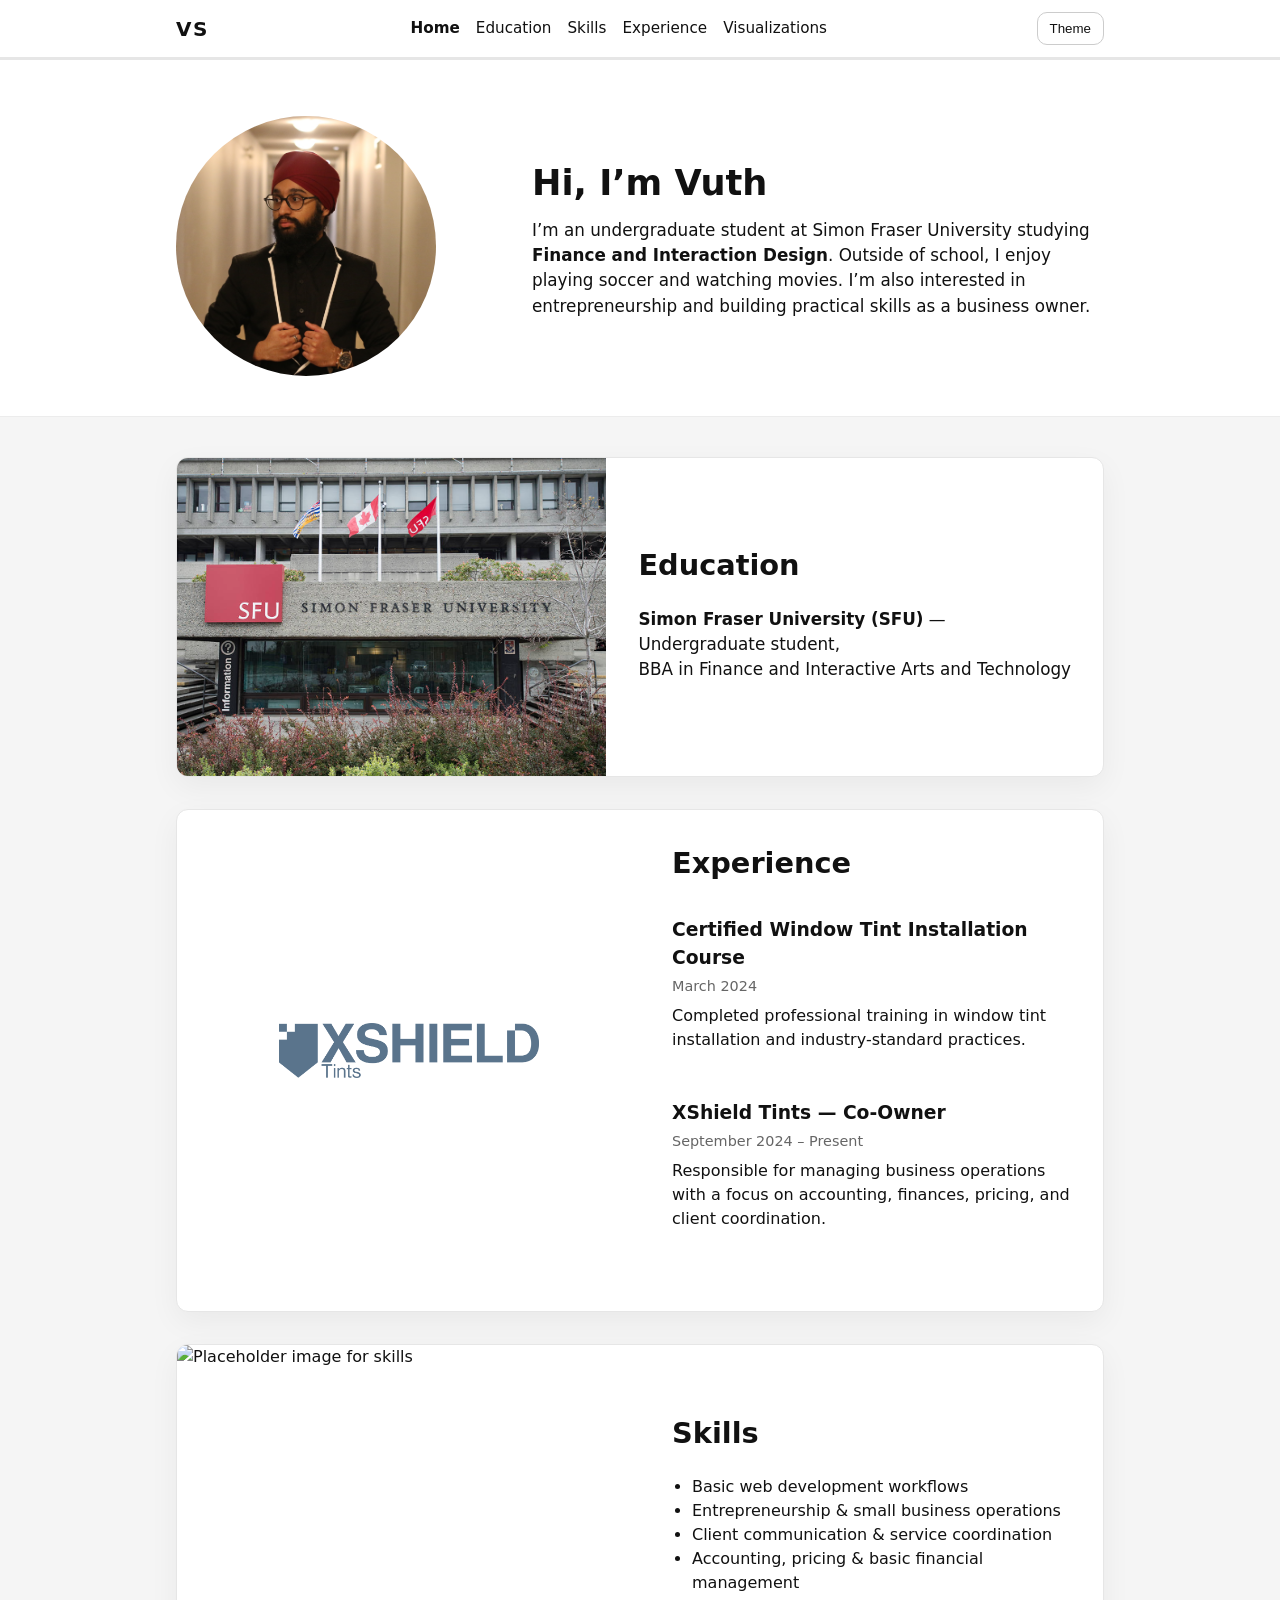
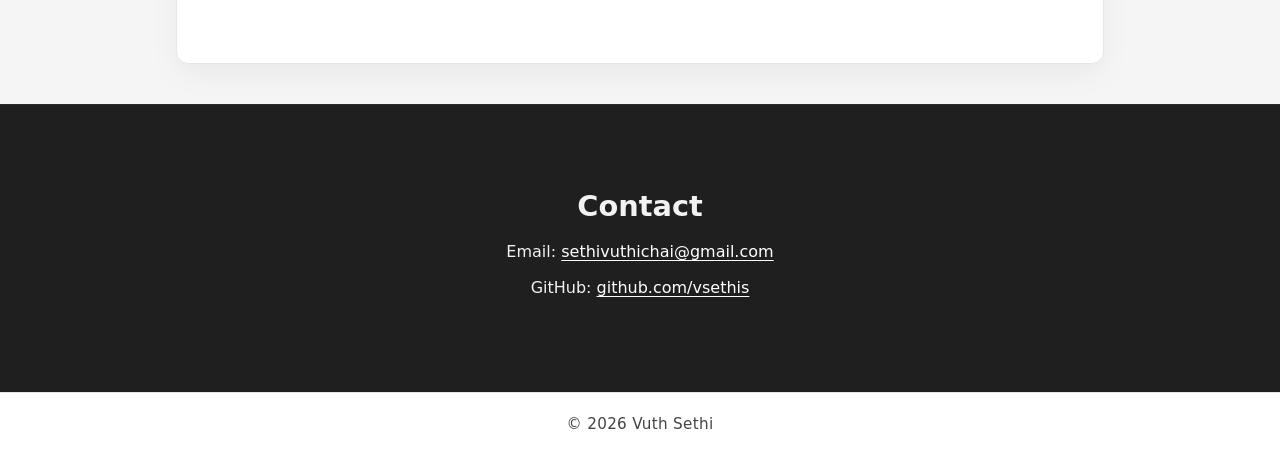
==== A2-Personal-Website/index.html @ 2403c4da "Update index.html" ====
<!DOCTYPE html>
<html lang="en">
  <head>
    <meta charset="utf-8" />
    <meta name="viewport" content="width=device-width, initial-scale=1" />
    <title>Vuth Sethi | Personal Website</title>
    <meta
      name="description"
      content="Personal website for Assignment 2 in Intro to Visual Analytics."
    />

    <link rel="stylesheet" href="style.css" />
    <script src="main.js" defer></script>
  </head>

  <body>
    <a href="#main" class="skip-link">Skip to main content</a>

    <!-- Header stays the same -->
    <header class="site-header">
      <div class="container">
        <h1 class="site-logo">VS</h1>

        <nav aria-label="Main navigation" class="site-nav">
          <a href="index.html" aria-current="page">Home</a>
          <a href="#education">Education</a>
          <a href="#skills">Skills</a>
          <a href="#experience">Experience</a>
          <a href="visualizations.html">Visualizations</a>
        </nav>

        <button id="theme-toggle" type="button">Theme</button>
      </div>
    </header>

    <main id="main">
      <!-- HERO (white section) -->
      <section class="band band-hero">
        <div class="container">
          <div class="row row-hero">
            <div class="media">
              <img
                class="avatar"
                src="Images/portrait.JPG"
                alt="Self-portrait"
              />
            </div>

            <div class="content">
              <h2 class="hero-name">Hi, I’m Vuth</h2>
              <p class="hero-intro">
                I’m an undergraduate student at Simon Fraser University studying
                <strong>Finance and Interaction Design</strong>. Outside of school, I enjoy
                playing soccer and watching movies. I’m also interested in entrepreneurship
                and building practical skills as a business owner.
              </p>
            </div>
          </div>
        </div>
      </section>

      <!-- One light-grey band for Education + Experience + Skills -->
      <div class="band band-light" aria-label="Education, experience, and skills">
        <div class="container">
          <div class="split-card-stack">

      <!-- Education card -->
      <section id="education" class="split-card" aria-labelledby="education-title">
        <div class="split-media">
          <img
            class="panel-img"
            src="Images/education.jpg"
            alt="Simon Fraser University campus"
          />
        </div>

        <div class="split-body">
          <h2 id="education-title">Education</h2>
          <p>
            <strong>Simon Fraser University (SFU)</strong> — Undergraduate student,
            BBA&nbsp;in&nbsp;Finance&nbsp;and&nbsp;Interactive&nbsp;Arts&nbsp;and&nbsp;Technology
          </p>
        </div>
      </section>

      <!-- Experience card -->
      <section id="experience" class="split-card" aria-labelledby="experience-title">
        <div class="split-media">
          <img
            class="panel-img logo-fit"
            src="Images/experience.png"
            alt="XShield Tints Logo"
          />
        </div>

        <div class="split-body">
          <h2 id="experience-title">Experience</h2>

          <div class="entry">
            <h3>Certified Window Tint Installation Course</h3>
            <p class="date">March 2024</p>
            <p class="description">
              Completed professional training in window tint installation and
              industry-standard practices.
            </p>
          </div>

          <div class="entry">
            <h3>XShield Tints — Co-Owner</h3>
            <p class="date">September 2024 – Present</p>
            <p class="description">
              Responsible for managing business operations with a focus on accounting,
              finances, pricing, and client coordination.
            </p>
          </div>
        </div>
      </section>

      <!-- Skills card -->
      <section id="skills" class="split-card" aria-labelledby="skills-title">
        <div class="split-media">
          <img
            class="panel-img"
            src="https://via.placeholder.com/720x480"
            alt="Placeholder image for skills"
          />
        </div>

        <div class="split-body">
          <h2 id="skills-title">Skills</h2>
          <ul class="chip-list">
            <li>Basic web development workflows</li>
            <li>Entrepreneurship &amp; small business operations</li>
            <li>Client communication &amp; service coordination</li>
            <li>Accounting, pricing &amp; basic financial management</li>
          </ul>
        </div>
      </section>

          </div>
        </div>
      </div>



      <!-- CONTACT (dark band) -->
      <section id="contact" class="band band-dark" aria-labelledby="contact-title">
        <div class="container">
          <div class="contact-block">
            <h2 id="contact-title">Contact</h2>

            <p class="contact-line">
              Email:
              <a href="mailto:sethivuthichai@gmail.com">sethivuthichai@gmail.com</a>
            </p>

            <p class="contact-line">
              GitHub:
              <a href="https://github.com/vsethis" target="_blank" rel="noopener">
                github.com/vsethis
              </a>
            </p>
          </div>
        </div>
      </section>
    </main>

    <!-- Keep back-to-top + footer -->
    <button id="back-to-top" type="button" aria-label="Back to top">↑ Top</button>

    <footer class="site-footer">
      <div class="container">
        <p>© 2026 Vuth Sethi</p>
      </div>
    </footer>
  </body>
</html>
---- A2-Personal-Website/style.css ----
/* style.css */

* {
  box-sizing: border-box;
}

:root {
  --bg: #ffffff;
  --text: #111111;
  --muted: #444444;
  --border: #e6e6e6;
  --card: #ffffff;
  --btn-border: #cccccc;
}

body.dark {
  --bg: #0f1115;
  --text: #f2f2f2;
  --muted: #c9c9c9;
  --border: #2a2f3a;
  --card: #151925;
  --btn-border: #394055;
}

html,
body {
  margin: 0;
  padding: 0;
  font-family: system-ui, -apple-system, "Segoe UI", Roboto, Arial, sans-serif;
  line-height: 1.5;
  color: var(--text);
  background: var(--bg);
}

.container {
  max-width: 960px;
  margin: 0 auto;
  padding: 0 1rem;
}

/* Skip link: visible only when focused */
.skip-link {
  position: absolute;
  left: -999px;
  top: 0;
  padding: 0.5rem 0.75rem;
  background: #111;
  color: #fff;
  text-decoration: none;
}
.skip-link:focus {
  left: 1rem;
  top: 1rem;
}

/* Header */
.site-header {
  border-bottom: 3px solid var(--border);
  padding: 0.75rem 0;
}

.site-header .container {
  display: flex;
  align-items: center;
  justify-content: space-between;
  gap: 1rem;
}

.site-logo {
  margin: 0;
  font-size: 1.25rem;
  letter-spacing: 0.08em;
  font-weight: 700;
}

/* Navigation */
.site-nav {
  display: flex;
  gap: 1rem;
  flex-wrap: wrap;
}

.site-nav a {
  text-decoration: none;
  color: var(--text);
  font-size: 0.95rem;
}

.site-nav a[aria-current="page"] {
  font-weight: 600;
}

/* Main content */
main {
  padding: 0;
}

section:first-of-type p {
  font-size: 1.05rem;
}

h2 {
  margin: 0 0 0.25rem;
  font-size: 1.8rem;
}

p {
  margin: 0.5rem 0;
  max-width: 70ch;
}

/* Image */
img {
  display: block;
  max-width: 100%;
  height: auto;
  margin-top: 1rem;
  border-radius: 12px;
}

/* Lists */
ul {
  margin: 0.5rem 0 0;
  padding-left: 1.25rem;
}

/* Footer */
.site-footer {
  border-top: 1px solid var(--border);
  padding: 1.25rem 0;
  color: var(--muted);
  text-align: center;
  font-size: 0.95rem;
  background: var(--bg);
}

/* Experience section spacing*/
#experience h3 {
  margin-bottom: 0.25rem;
}

#experience .date {
  font-size: 0.9rem;
  color: #666;
  margin-top: 0;
  margin-bottom: 0.4rem;
}

#experience .description {
  margin-top: 0;
  line-height: 1.5;
}

#experience div {
  margin-bottom: 1.25rem;
}

.viz-frame {
  border: 1px solid #ddd;
  border-radius: 12px;
  padding: 0.75rem;
  margin-top: 0.75rem;
  background: #fff;
}

.tint-controls {
  display: flex;
  gap: 0.5rem;
  flex-wrap: wrap;
  margin-top: 0.5rem;
}

.tint-btn,
#regen-art {
  padding: 0.5rem 0.75rem;
  border: 1px solid #ccc;
  background: #fff;
  border-radius: 10px;
  cursor: pointer;
}

.tint-status {
  margin-top: 0.75rem;
  color: #444;
  font-size: 0.95rem;
}

/* Active section highlight (scroll-based) */
.site-nav a.active-section {
  font-weight: 600;
}

/* Reveal on scroll */
section,
aside {
  margin: 0;
  opacity: 0;
  transform: translateY(22px);
  transition: opacity 450ms ease, transform 450ms ease;
}

section.is-visible {
  opacity: 1;
  transform: translateY(0);
}


/* Back-to-top button */
#back-to-top {
  position: fixed;
  right: 1rem;
  bottom: 1rem;
  padding: 0.6rem 0.8rem;
  border: 1px solid #ccc;
  background: #fff;
  border-radius: 999px;
  cursor: pointer;
  box-shadow: 0 6px 18px rgba(0, 0, 0, 0.08);

  opacity: 0;
  pointer-events: none;
  transition: opacity 200ms ease;
}

#back-to-top.show {
  opacity: 1;
  pointer-events: auto;
}

/* Respect reduced motion preferences */
@media (prefers-reduced-motion: reduce) {
  section {
    transition: none;
    transform: none;
  }
}

.tint-btn,
#regen-art,
#back-to-top,
#theme-toggle {
  padding: 0.5rem 0.75rem;
  border: 1px solid var(--btn-border);
  background: var(--card);
  color: var(--text);
  border-radius: 10px;
  cursor: pointer;
}

.viz-frame {
  border: 1px solid #ddd;
  border-radius: 12px;
  padding: 0.75rem;
  margin-top: 0.75rem;
  background: var(--card);
}

/* Theme toggle button spacing */
#theme-toggle {
  margin-left: 0.5rem;
}


/* ===== New layout: bands + image/text rows ===== */

.band {
  padding: 2.5rem 0;
}

.band-hero {
  padding-top: 2.5rem;
  padding-bottom: 2.5rem;
}

.band-light {
  background: #f5f5f5;
  border-top: 1px solid #ececec;
  margin: 0;
}

.band-dark {
  background: #1f1f1f;
  color: #f2f2f2;
  border-top: 1px solid #2a2a2a;
  padding: 4rem 0; 
  margin: 0;
}

/* Two-column row */
.row {
  display: flex;
  gap: 2.25rem;
  align-items: center;
}

.row-hero {
  align-items: center;
}

.media {
  flex: 0 0 320px;
}

.content {
  flex: 1;
}

/* Hero typography */
.hero-name {
  font-size: 2.2rem;
  margin: 0 0 0.5rem;
}

.hero-intro {
  margin: 0;
  max-width: 65ch;
  font-size: 1.05rem;
}

/* Avatar (circle image) */
.avatar {
  width: 260px;
  height: 260px;
  border-radius: 999px;
  object-fit: cover;
  display: block;
}

/* Panel images (section images) */
.panel-img {
  width: 100%;
  height: auto;
  border-radius: 16px;
  display: block;
}

.logo-fit {
  object-fit: contain;
  width: 100%;
  max-width: 260px;
  max-height: 140px;  
}

/* Make section headings consistent */
.band h2 {
  margin-top: 0;
}

/* Skill list: keep your chip-list look but readable */
.chip-list {
  margin: 0.5rem 0 0;
  padding-left: 1.25rem;
}

/* Contact styling on dark section */
.band-dark a {
  color: #ffffff;
  text-decoration: underline;
  text-underline-offset: 0.2rem;
}

.contact-block {
  max-width: 70ch;
}

.contact-line {
  margin: 0.5rem 0;
}

/* Responsive: stack on small screens */
@media (max-width: 820px) {
  .row {
    flex-direction: column;
    align-items: flex-start;
  }

  .media {
    flex: none;
    width: 100%;
  }

  .avatar {
    width: 180px;
    height: 180px;
  }
}

/* ===== Split-card layout inside one light band ===== */

.split-card-stack {
  display: grid;
  gap: 2rem;
}


/* White card that sits on the grey band */
.split-card {
  background: var(--card);
  color: var(--text);
  border: 1px solid var(--border);
  border-radius: 12px;              
  overflow: hidden;                 
  display: grid;
  grid-template-columns: 1fr 1fr;   
  min-height: 320px;               
  box-shadow: 0 10px 30px rgba(0, 0, 0, 0.05);
}

/* Left side (image area) */
.split-media {
  display: flex;
  align-items: center;     
  justify-content: center;
}

.split-media .panel-img {
  width: 100%;
  height: 100%;
  object-fit: cover;               
  border-radius: 0;                
  margin: 0;                       
}

.split-media .panel-img.logo-fit {
  width: auto;
  height: auto;
  max-width: 260px;
  max-height: 140px;
  object-fit: contain;
}

/* Right side (text area) */
.split-body {
  padding: 2rem;
  display: flex;
  flex-direction: column;
  justify-content: center;         
}

.split-body h2 {
  margin: 0 0 0.75rem;
}

/* Responsive: stack image above text */
@media (max-width: 820px) {
  .split-card {
    grid-template-columns: 1fr;
  }
}

/* ===== Contact band alignment + polish ===== */

.band-dark .container {
  display: flex;
  justify-content: center;
}

.band-dark .contact-block {
  text-align: center;
}

.band-dark {
  padding: 5rem 0; 
}

.band-dark .contact-line {
  margin: 0.75rem 0;
}

.site-footer .container {
  display: flex;
  justify-content: center;
}

.site-footer p {
  margin: 0;
  letter-spacing: 0.02em;
}

/* ===== Visualizations page polish ===== */

.viz-stage {
  padding: 1.25rem;
  display: flex;
  align-items: center;
  justify-content: center;
}

.viz-stage .viz-frame {
  width: 100%;
  min-height: 320px; /* keeps both cards visually consistent */
}

.viz-caption {
  margin-top: 1rem;
  color: var(--muted);
  font-size: 0.95rem;
}

.viz-note {
  border: 1px solid var(--border);
  background: var(--card);
  border-radius: 12px;
  padding: 1rem 1.25rem;
  box-shadow: 0 10px 30px rgba(0, 0, 0, 0.05);
}

.viz-note ul {
  margin: 0.5rem 0 0;
}

.viz-actions {
  margin-top: 0.5rem;
}

.viz-frame svg {
  width: 100%;
  height: auto;
  display: block;
}
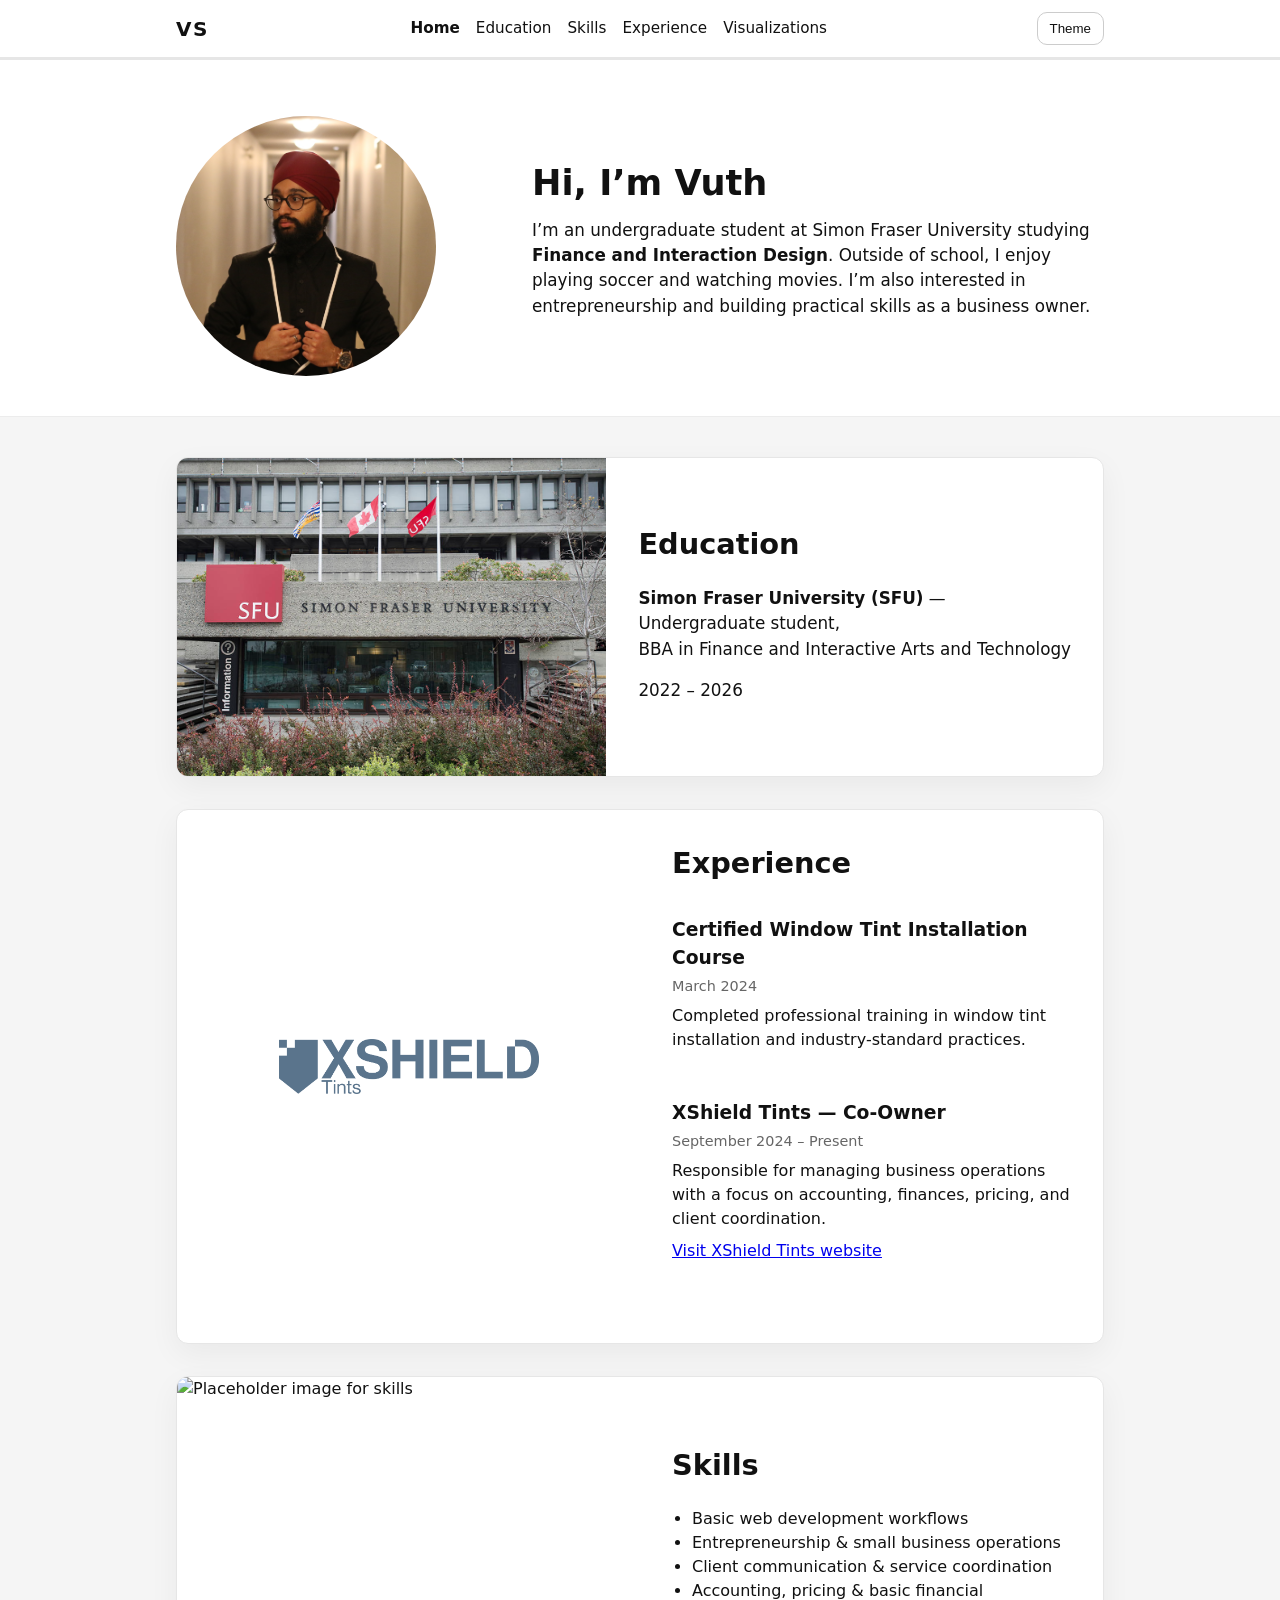
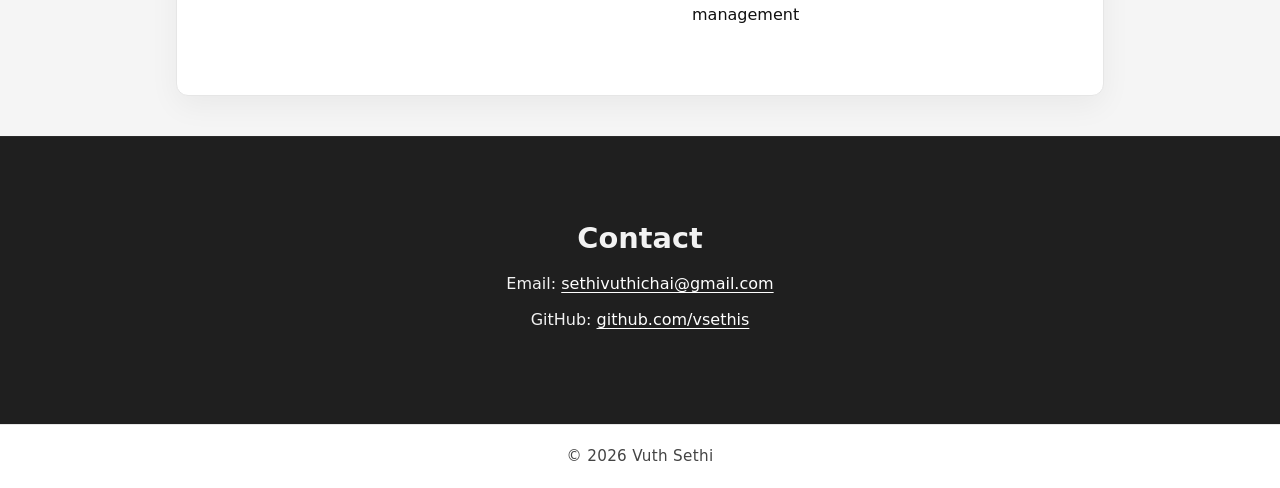
==== commit bef38e02: "Update index.html" ====
--- a/A2-Personal-Website/index.html
+++ b/A2-Personal-Website/index.html
@@ -80,6 +80,7 @@
             <strong>Simon Fraser University (SFU)</strong> — Undergraduate student,
             BBA&nbsp;in&nbsp;Finance&nbsp;and&nbsp;Interactive&nbsp;Arts&nbsp;and&nbsp;Technology
           </p>
+          <p class="date">2022 – 2026</p>
         </div>
       </section>
 
@@ -111,6 +112,11 @@
             <p class="description">
               Responsible for managing business operations with a focus on accounting,
               finances, pricing, and client coordination.
+            </p>
+            <p>
+              <a href="https://xshieldtints.ca" target="_blank" rel="noopener">
+              Visit XShield Tints website
+              </a>
             </p>
           </div>
         </div>
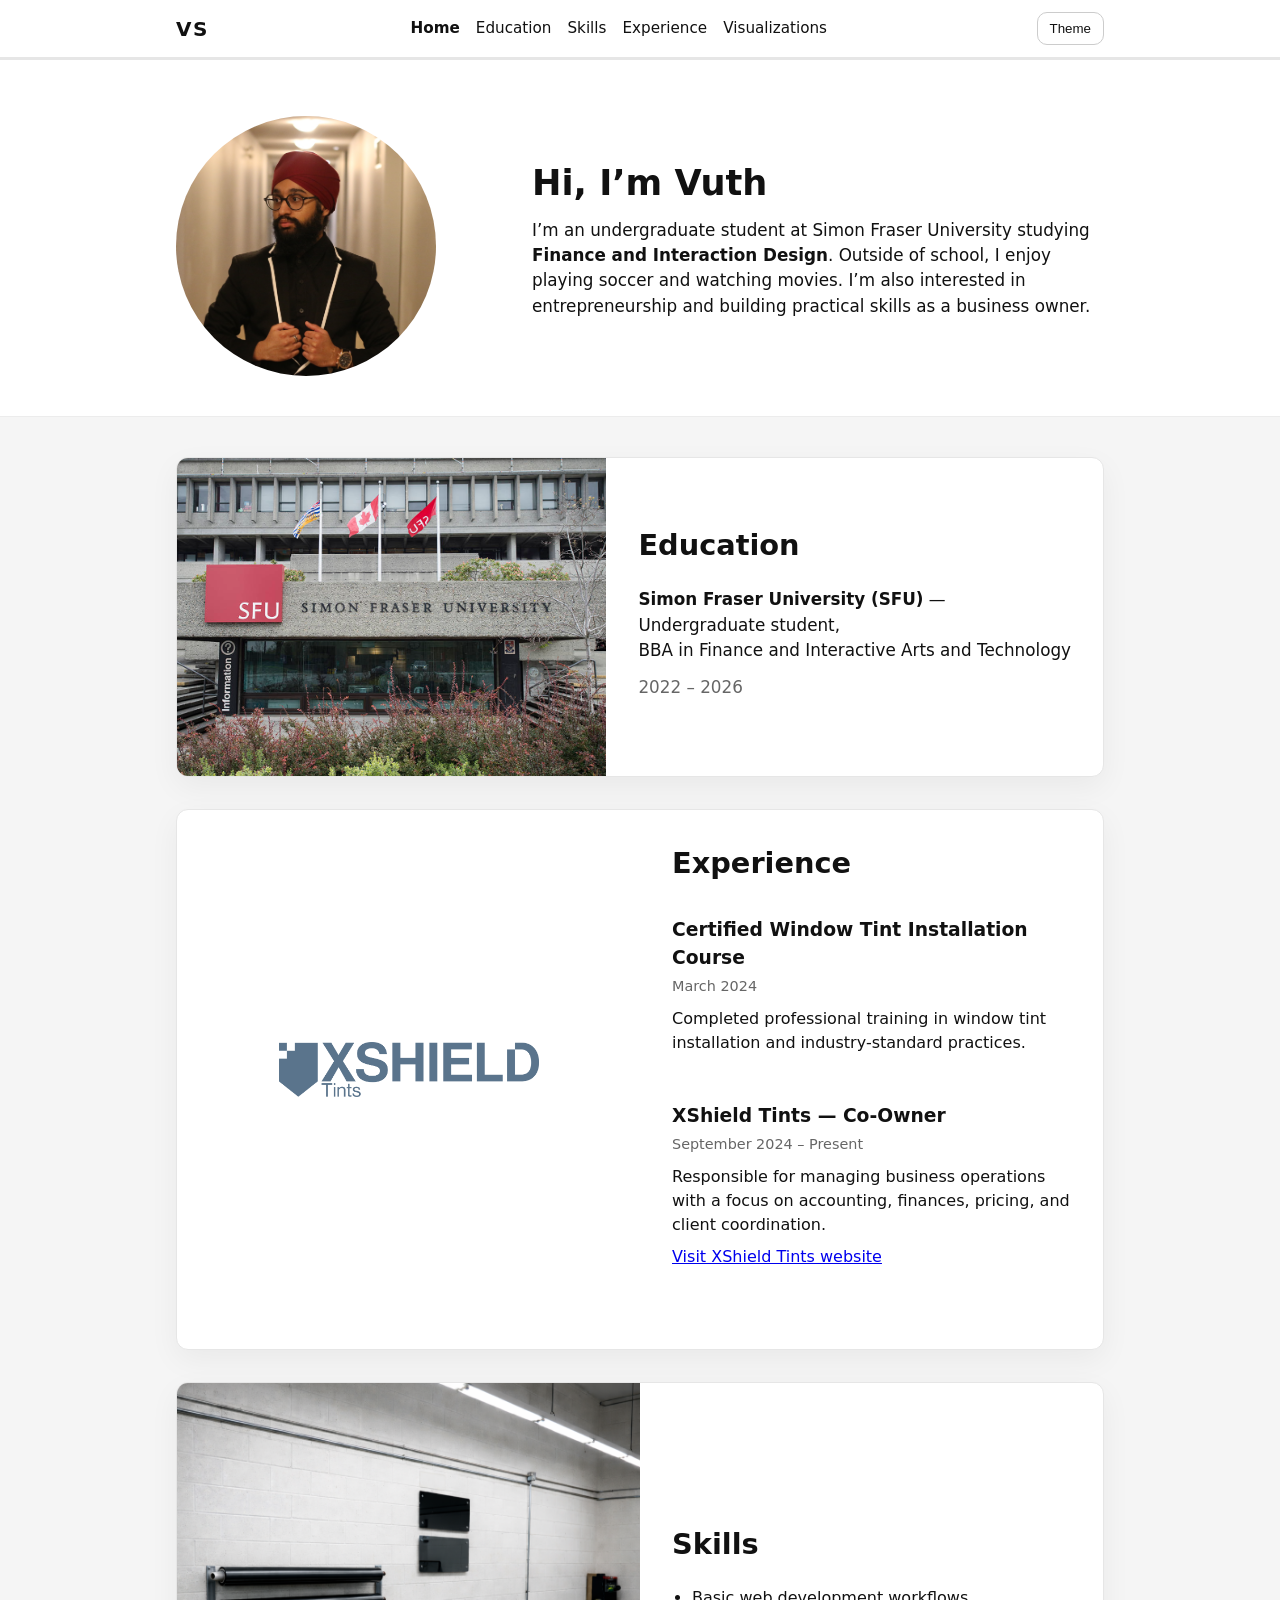
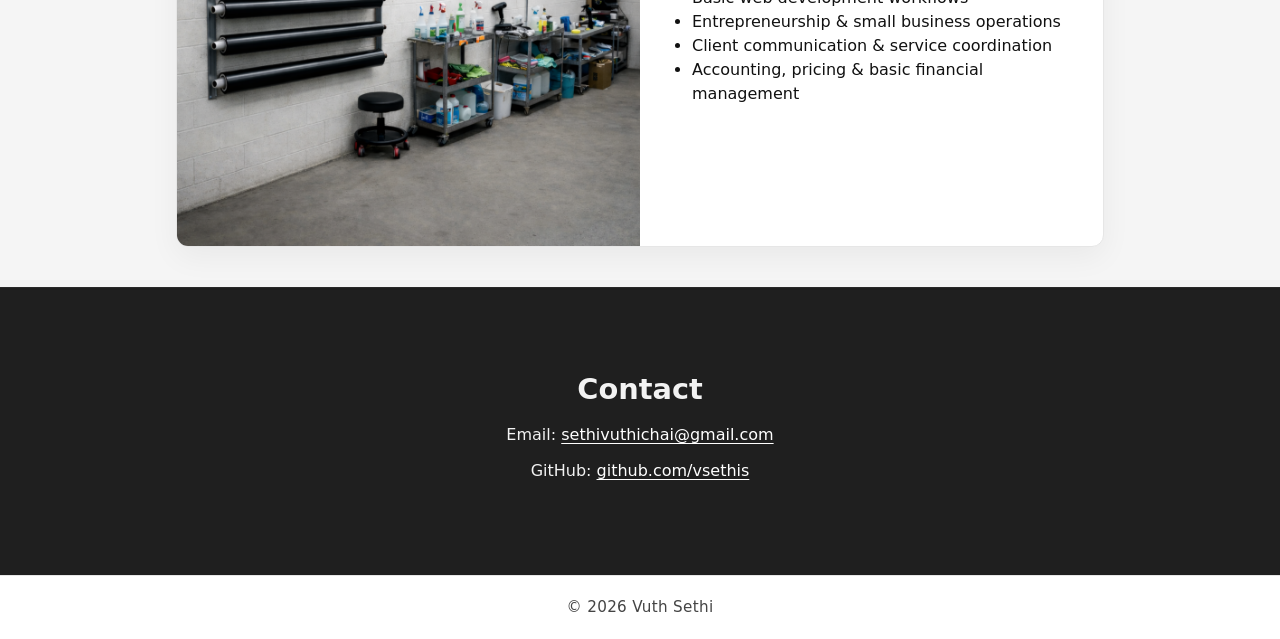
==== commit 40de7a0a: "Skills image added" ====
--- a/A2-Personal-Website/index.html
+++ b/A2-Personal-Website/index.html
@@ -127,8 +127,8 @@
         <div class="split-media">
           <img
             class="panel-img"
-            src="https://via.placeholder.com/720x480"
-            alt="Placeholder image for skills"
+            src="Images/skills.jpg"
+            alt="Tint workshop"
           />
         </div>
 
--- a/A2-Personal-Website/style.css
+++ b/A2-Personal-Website/style.css
@@ -134,16 +134,9 @@
   background: var(--bg);
 }
 
-/* Experience section spacing*/
+/* Section spacing*/
 #experience h3 {
   margin-bottom: 0.25rem;
-}
-
-#experience .date {
-  font-size: 0.9rem;
-  color: #666;
-  margin-top: 0;
-  margin-bottom: 0.4rem;
 }
 
 #experience .description {
@@ -153,6 +146,13 @@
 
 #experience div {
   margin-bottom: 1.25rem;
+}
+
+.date {
+  font-size: 0.9rem;
+  color: #666;
+  margin-top: 0.25rem;
+  margin-bottom: 0.6rem;
 }
 
 .viz-frame {
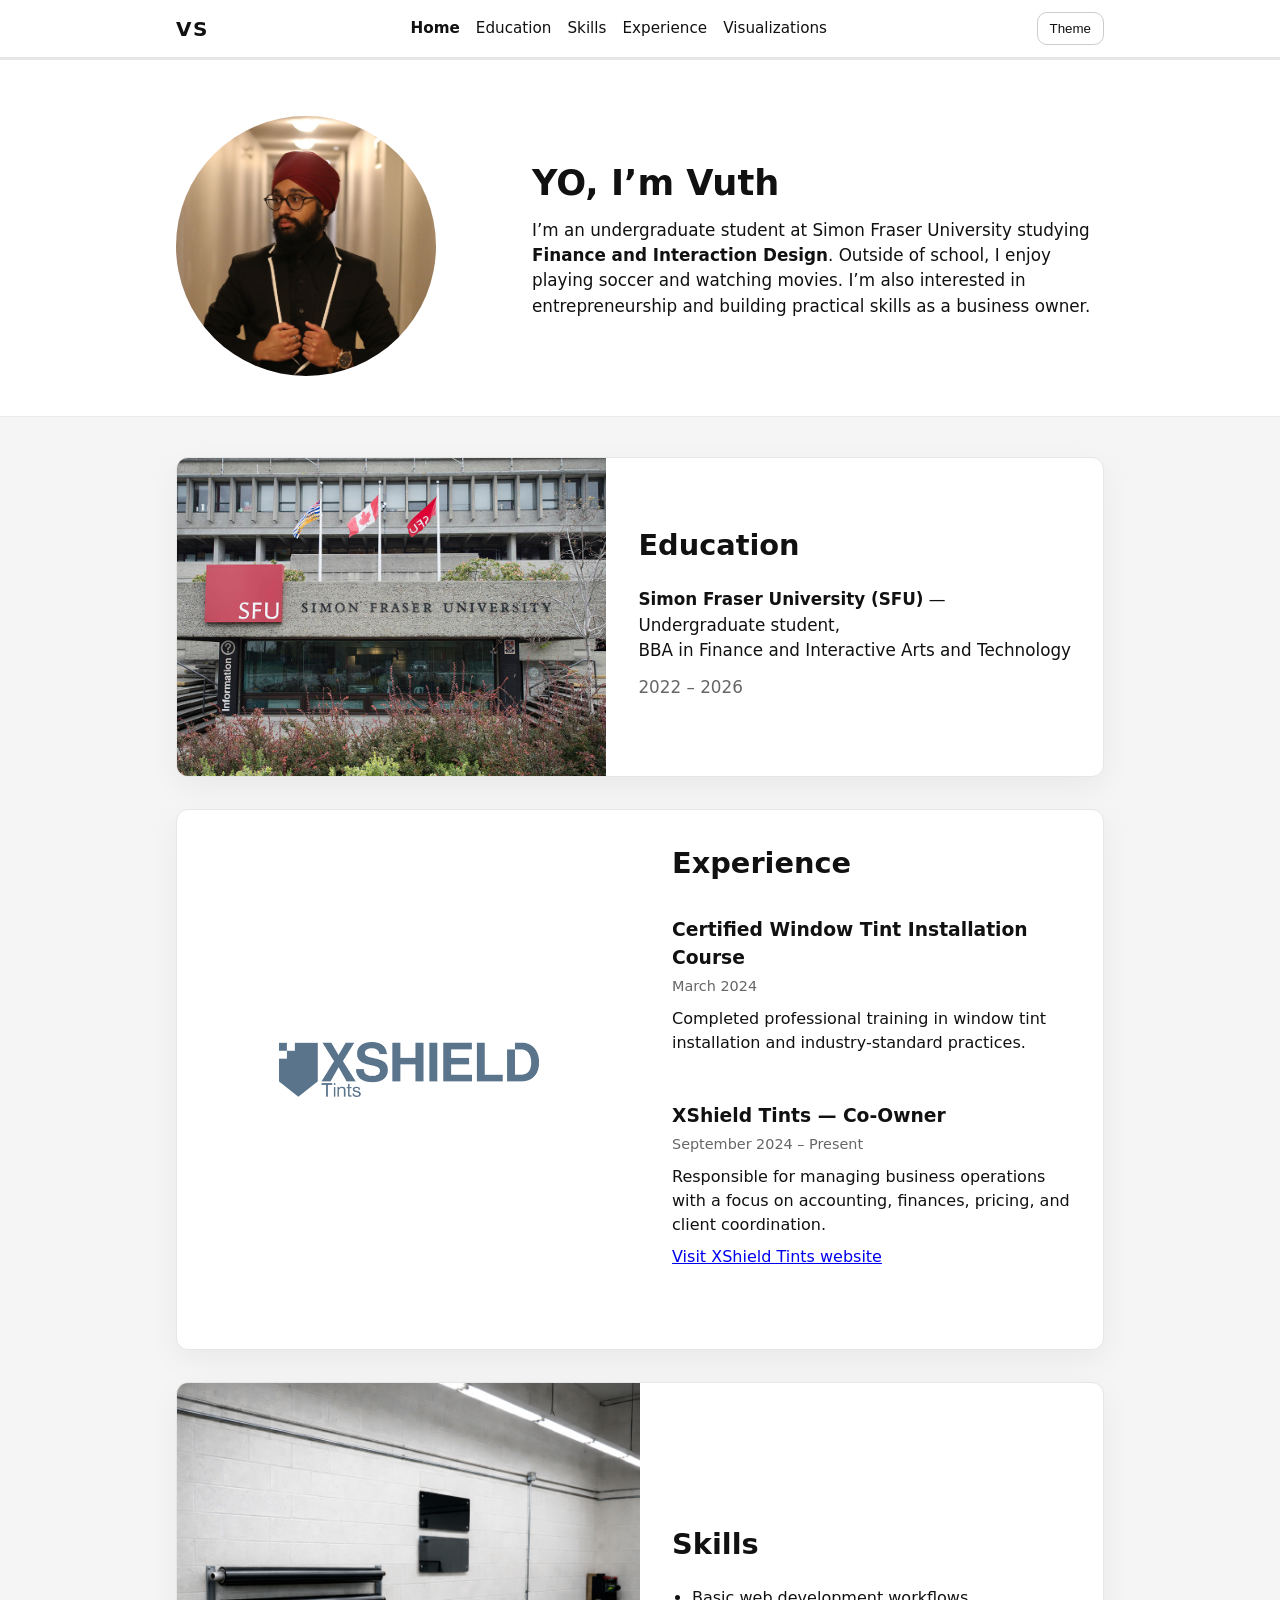
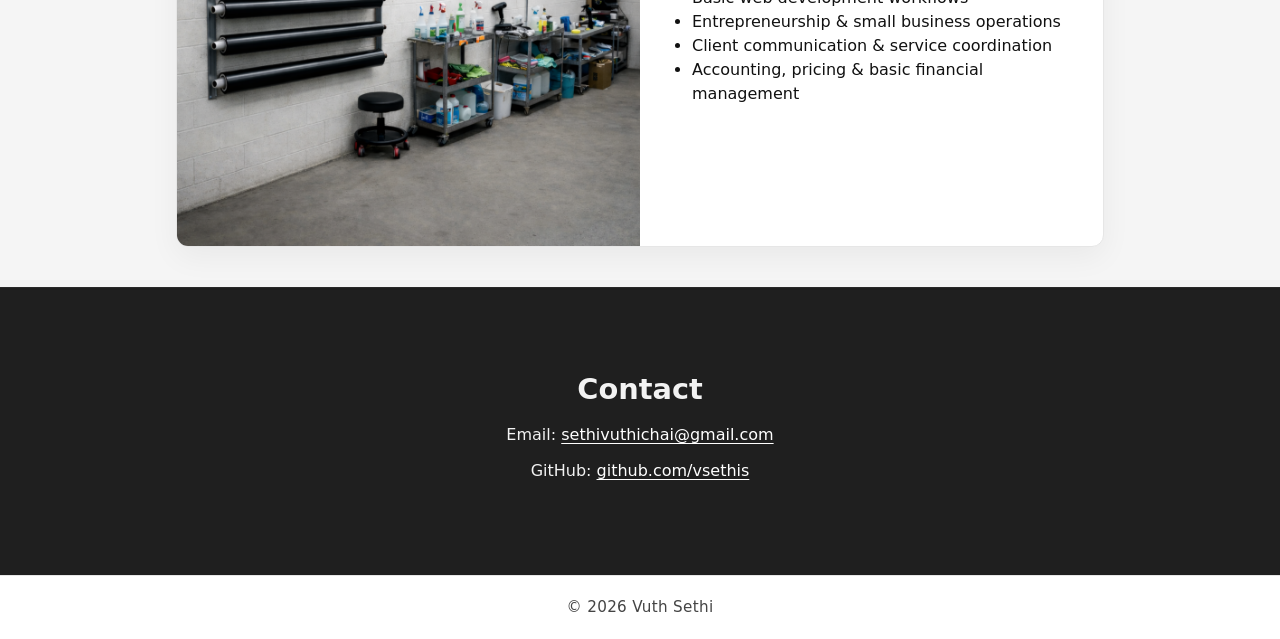
==== commit f15aad8d: "Update index.html" ====
--- a/A2-Personal-Website/index.html
+++ b/A2-Personal-Website/index.html
@@ -47,7 +47,7 @@
             </div>
 
             <div class="content">
-              <h2 class="hero-name">Hi, I’m Vuth</h2>
+              <h2 class="hero-name">YO, I’m Vuth</h2>
               <p class="hero-intro">
                 I’m an undergraduate student at Simon Fraser University studying
                 <strong>Finance and Interaction Design</strong>. Outside of school, I enjoy
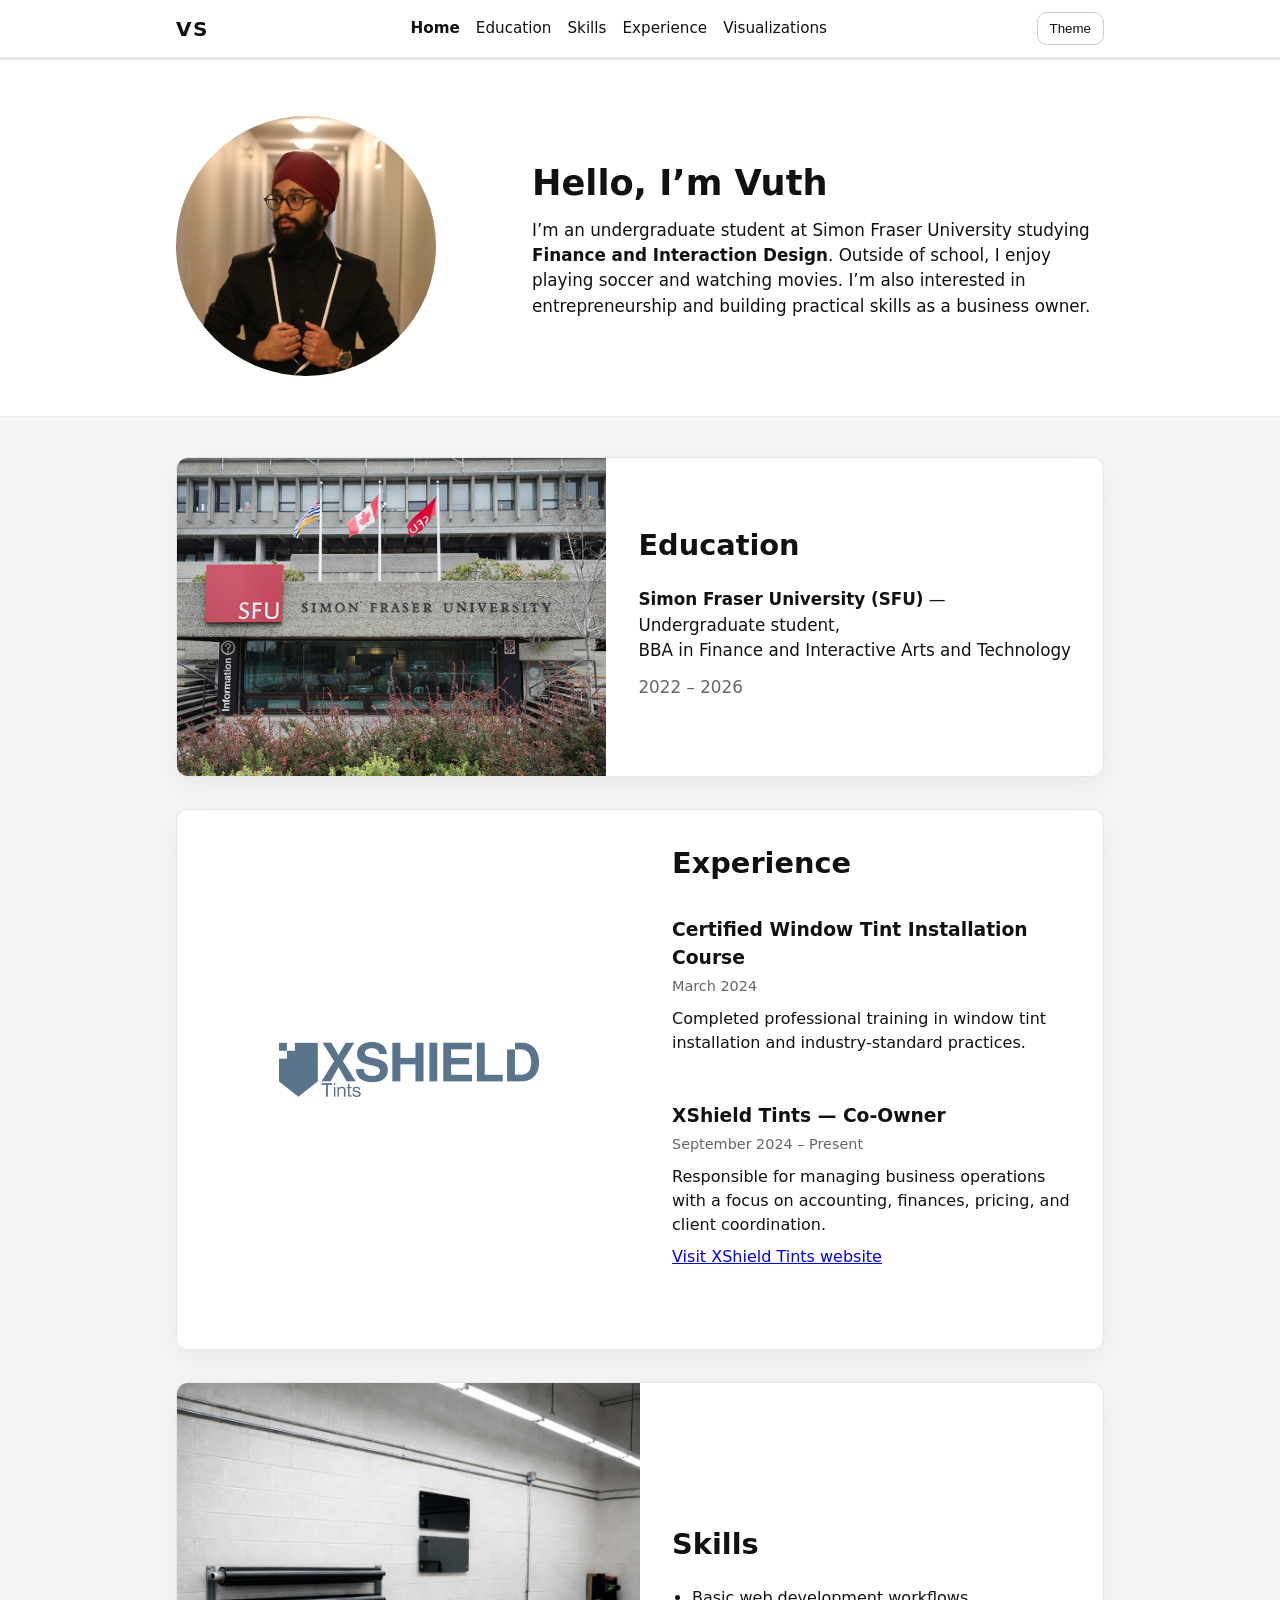
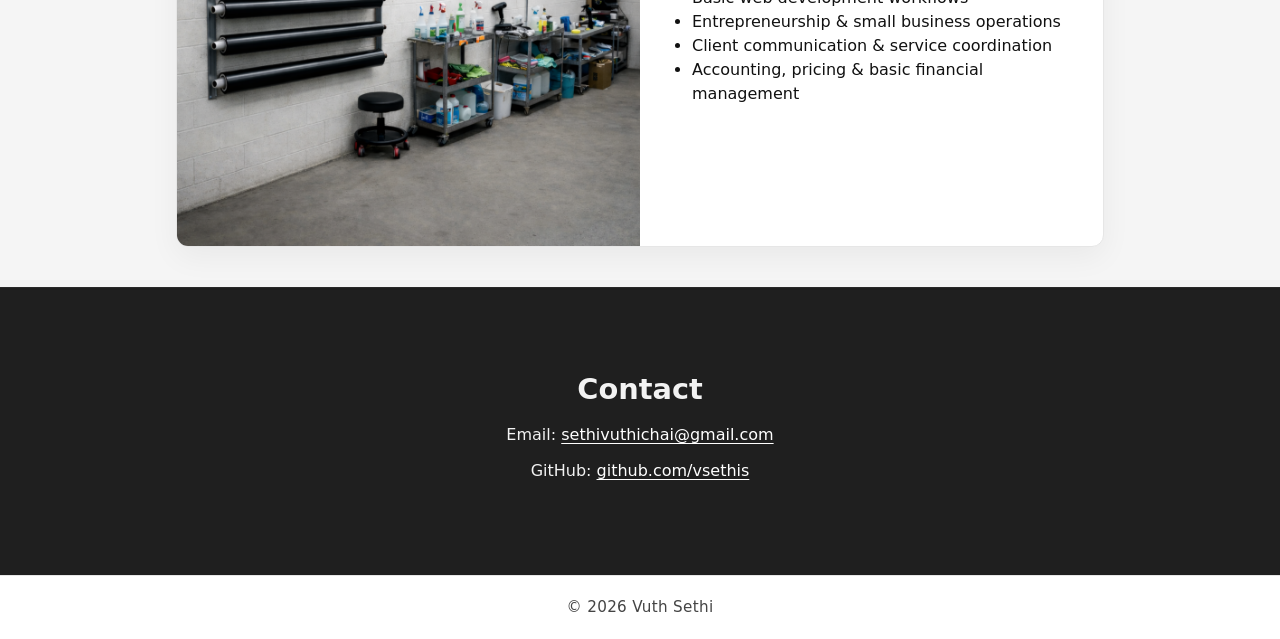
==== commit caf3106c: "Update index.html" ====
--- a/A2-Personal-Website/index.html
+++ b/A2-Personal-Website/index.html
@@ -47,7 +47,7 @@
             </div>
 
             <div class="content">
-              <h2 class="hero-name">YO, I’m Vuth</h2>
+              <h2 class="hero-name">Hello, I’m Vuth</h2>
               <p class="hero-intro">
                 I’m an undergraduate student at Simon Fraser University studying
                 <strong>Finance and Interaction Design</strong>. Outside of school, I enjoy
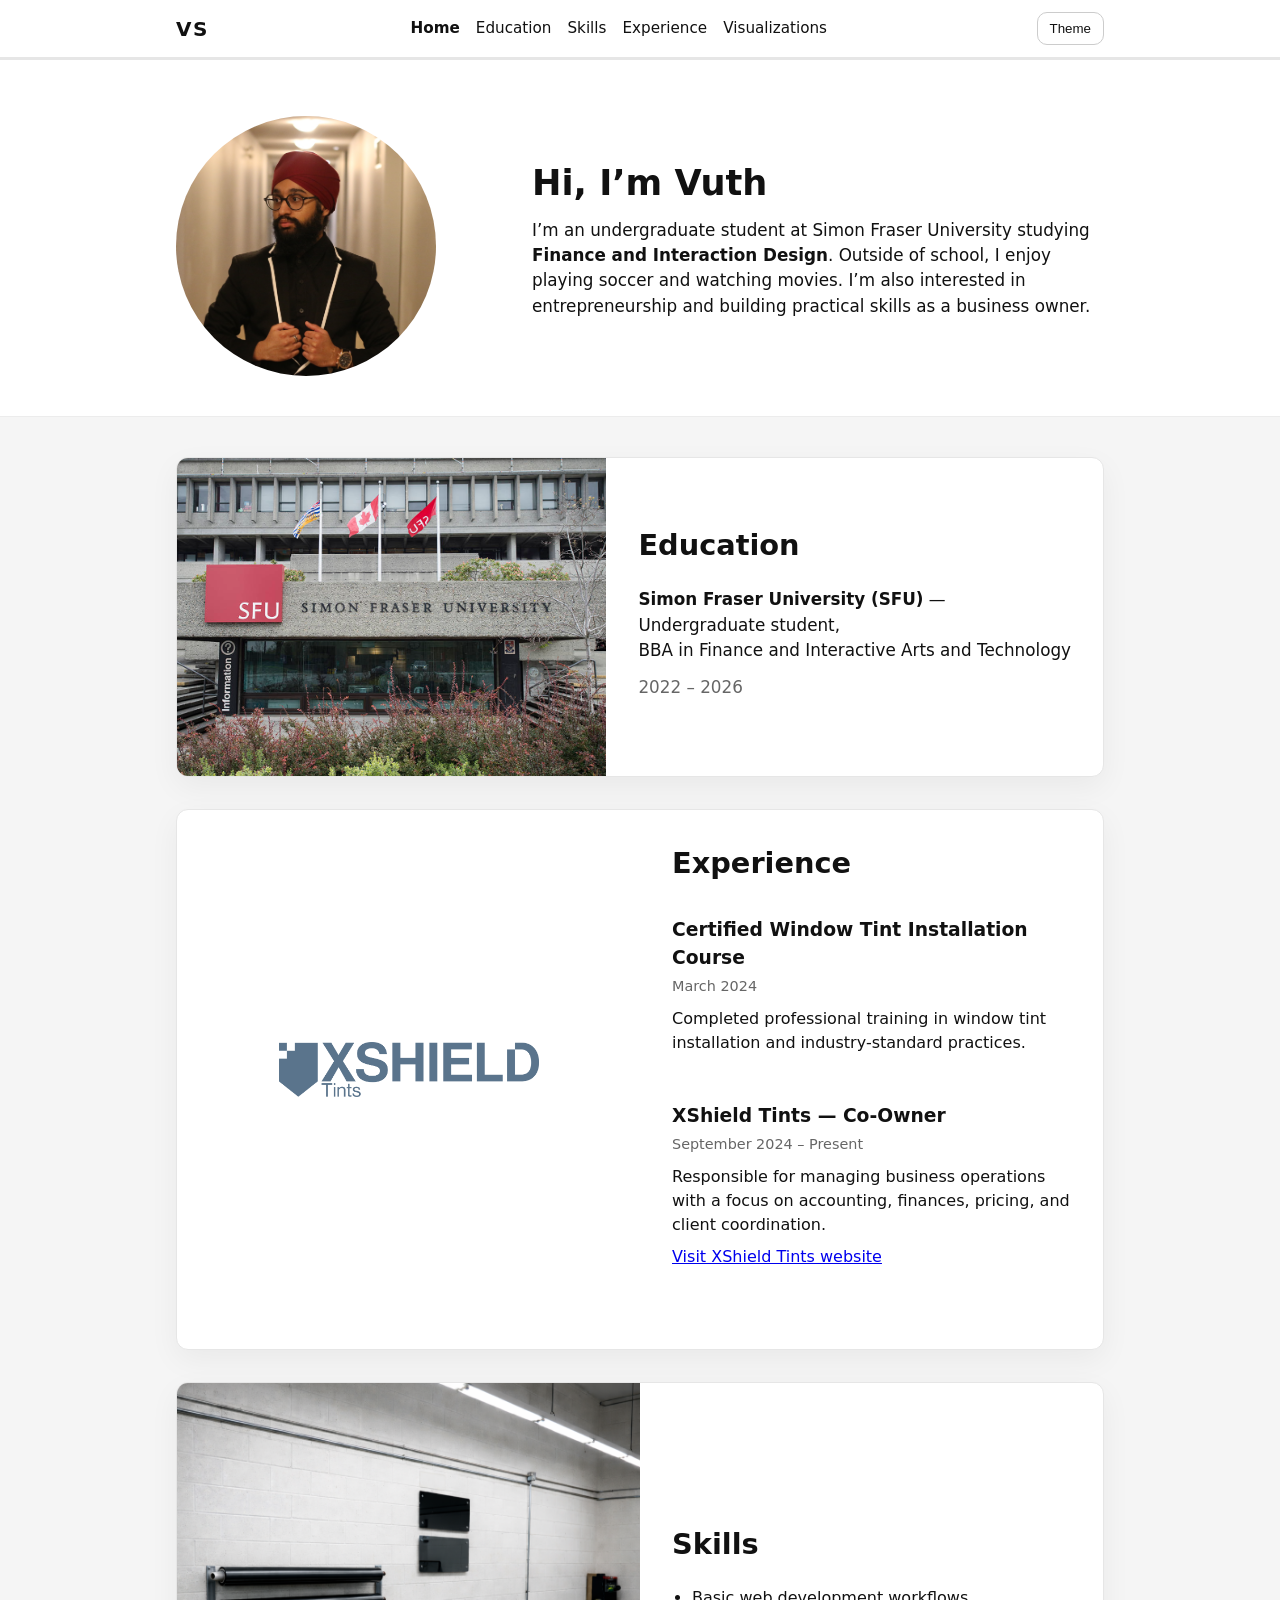
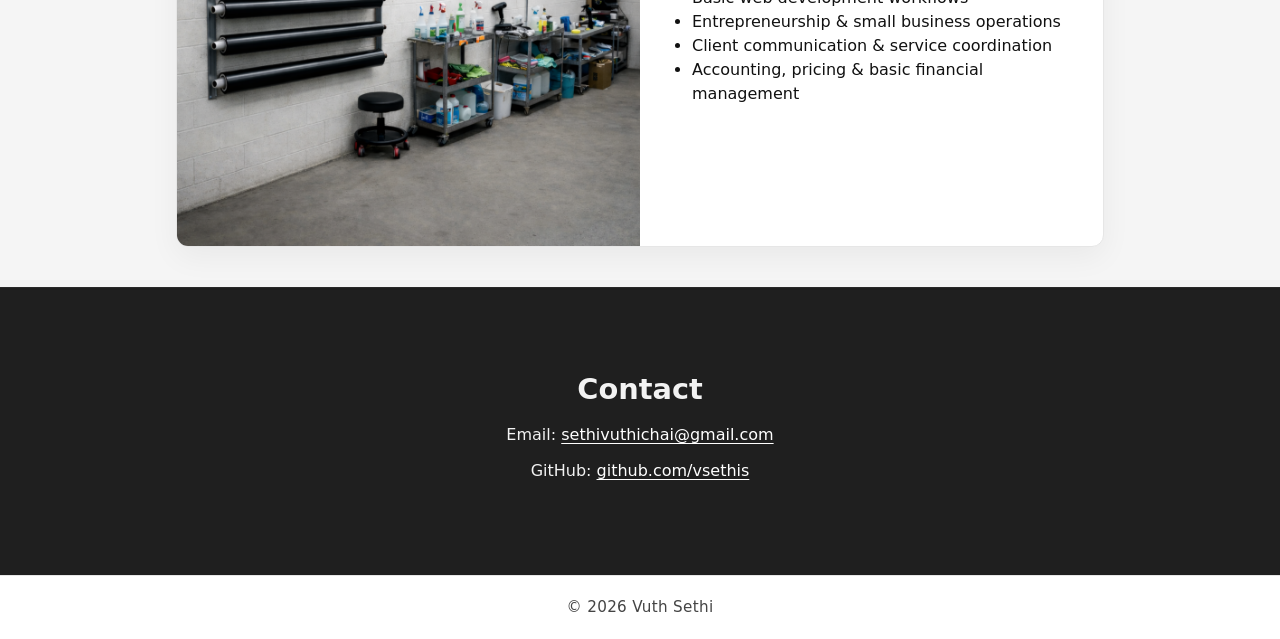
==== commit bd6bd6fa: "Update index.html" ====
--- a/A2-Personal-Website/index.html
+++ b/A2-Personal-Website/index.html
@@ -47,7 +47,7 @@
             </div>
 
             <div class="content">
-              <h2 class="hero-name">Hello, I’m Vuth</h2>
+              <h2 class="hero-name">Hi, I’m Vuth</h2>
               <p class="hero-intro">
                 I’m an undergraduate student at Simon Fraser University studying
                 <strong>Finance and Interaction Design</strong>. Outside of school, I enjoy
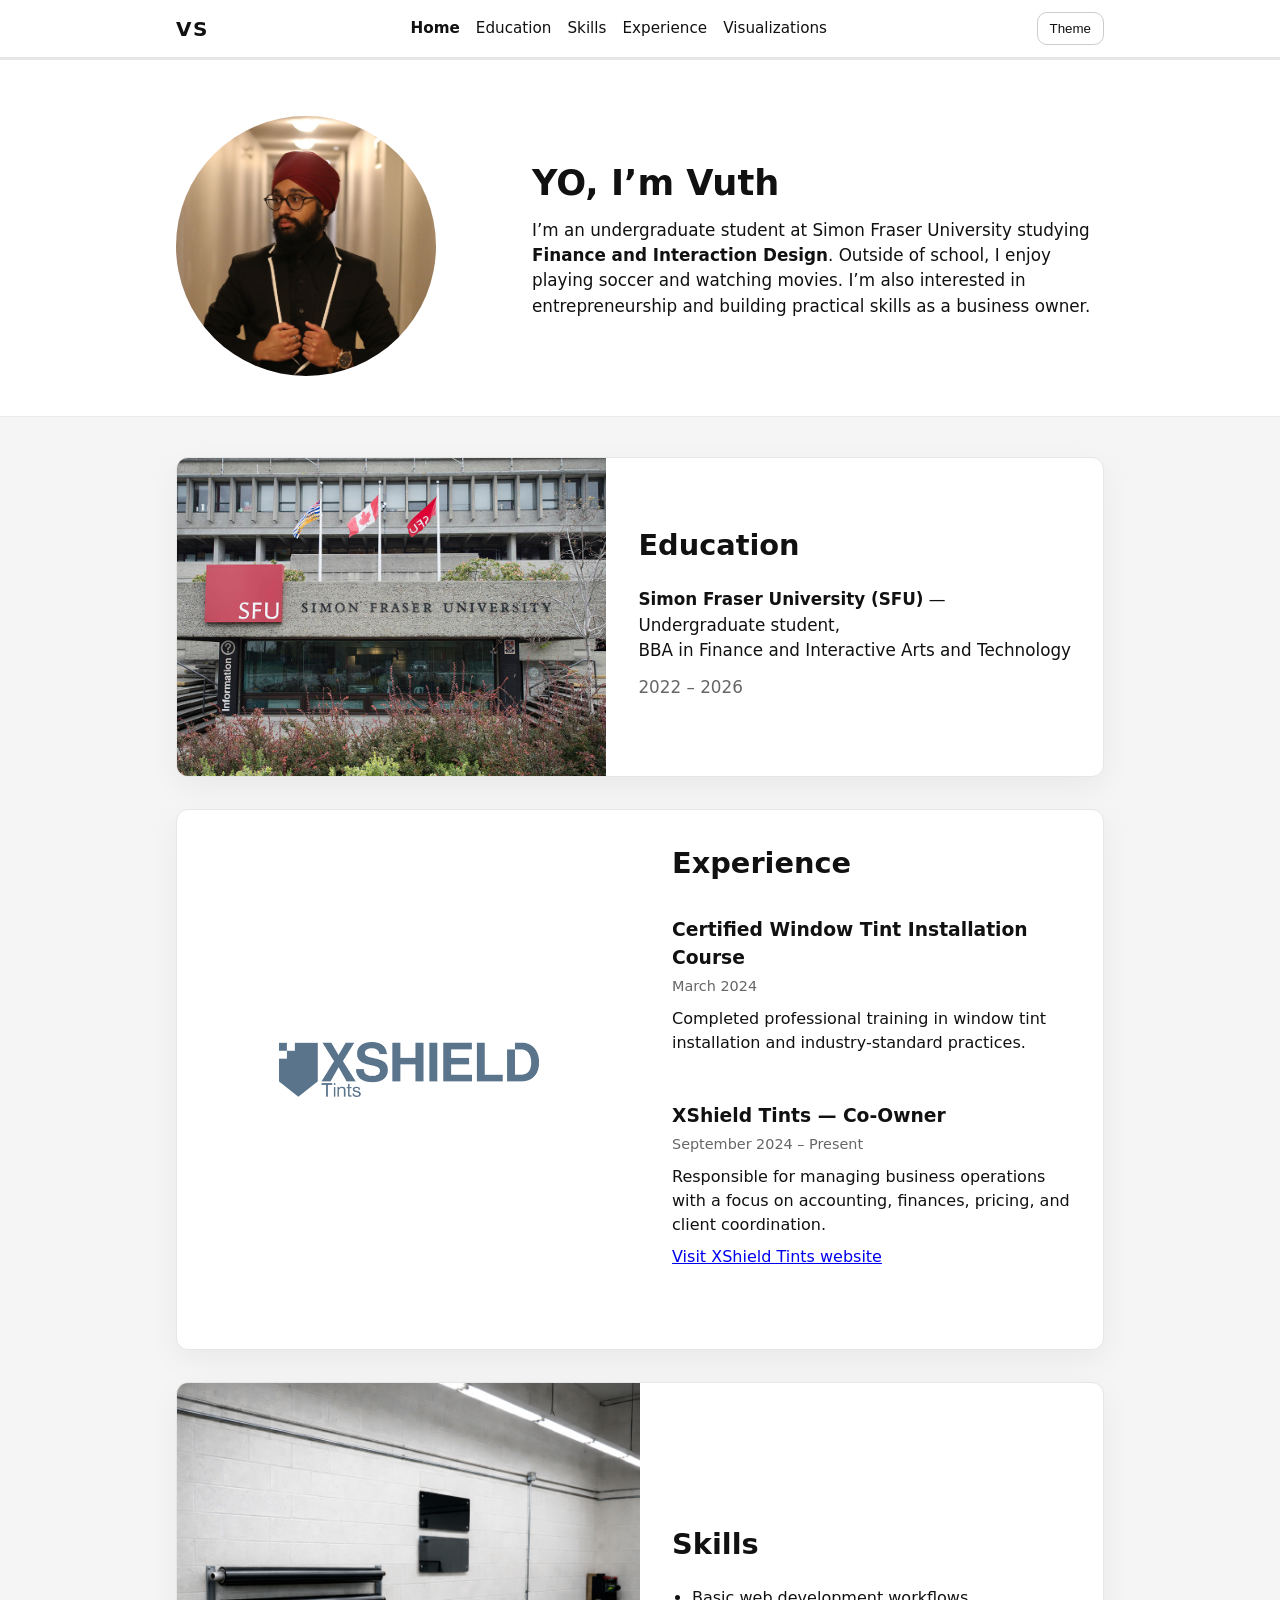
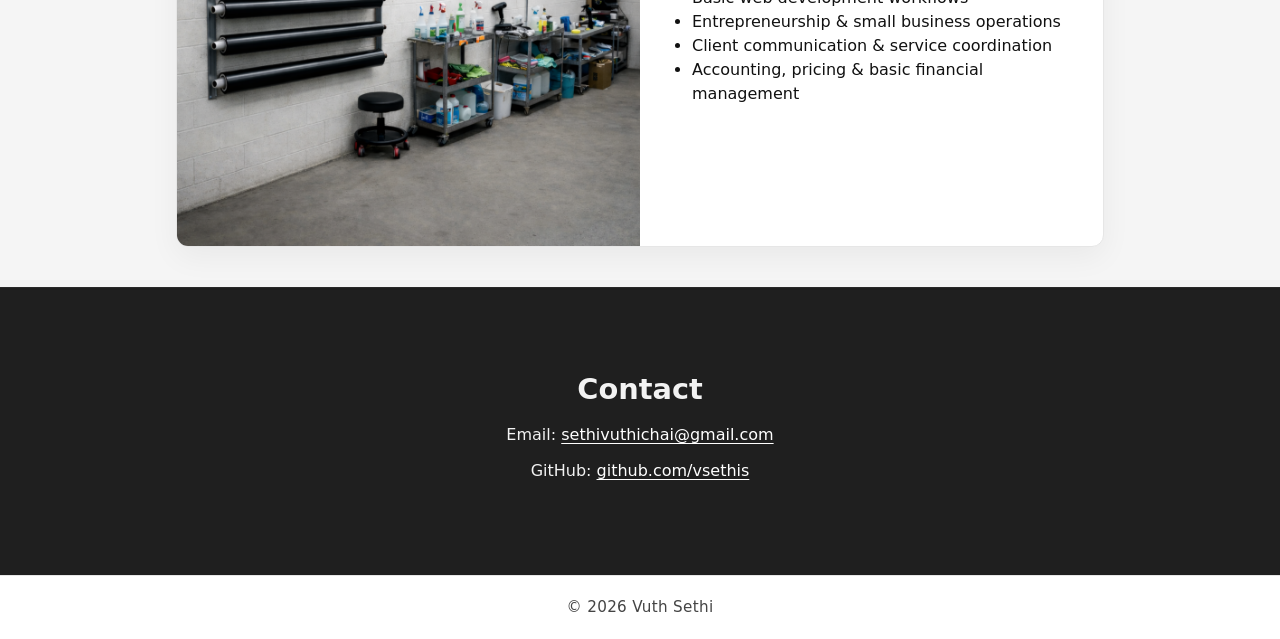
==== commit 5617f69b: "Update personal website layout and visualizations" ====
--- a/A2-Personal-Website/index.html
+++ b/A2-Personal-Website/index.html
@@ -47,7 +47,7 @@
             </div>
 
             <div class="content">
-              <h2 class="hero-name">Hi, I’m Vuth</h2>
+              <h2 class="hero-name">YO, I’m Vuth</h2>
               <p class="hero-intro">
                 I’m an undergraduate student at Simon Fraser University studying
                 <strong>Finance and Interaction Design</strong>. Outside of school, I enjoy
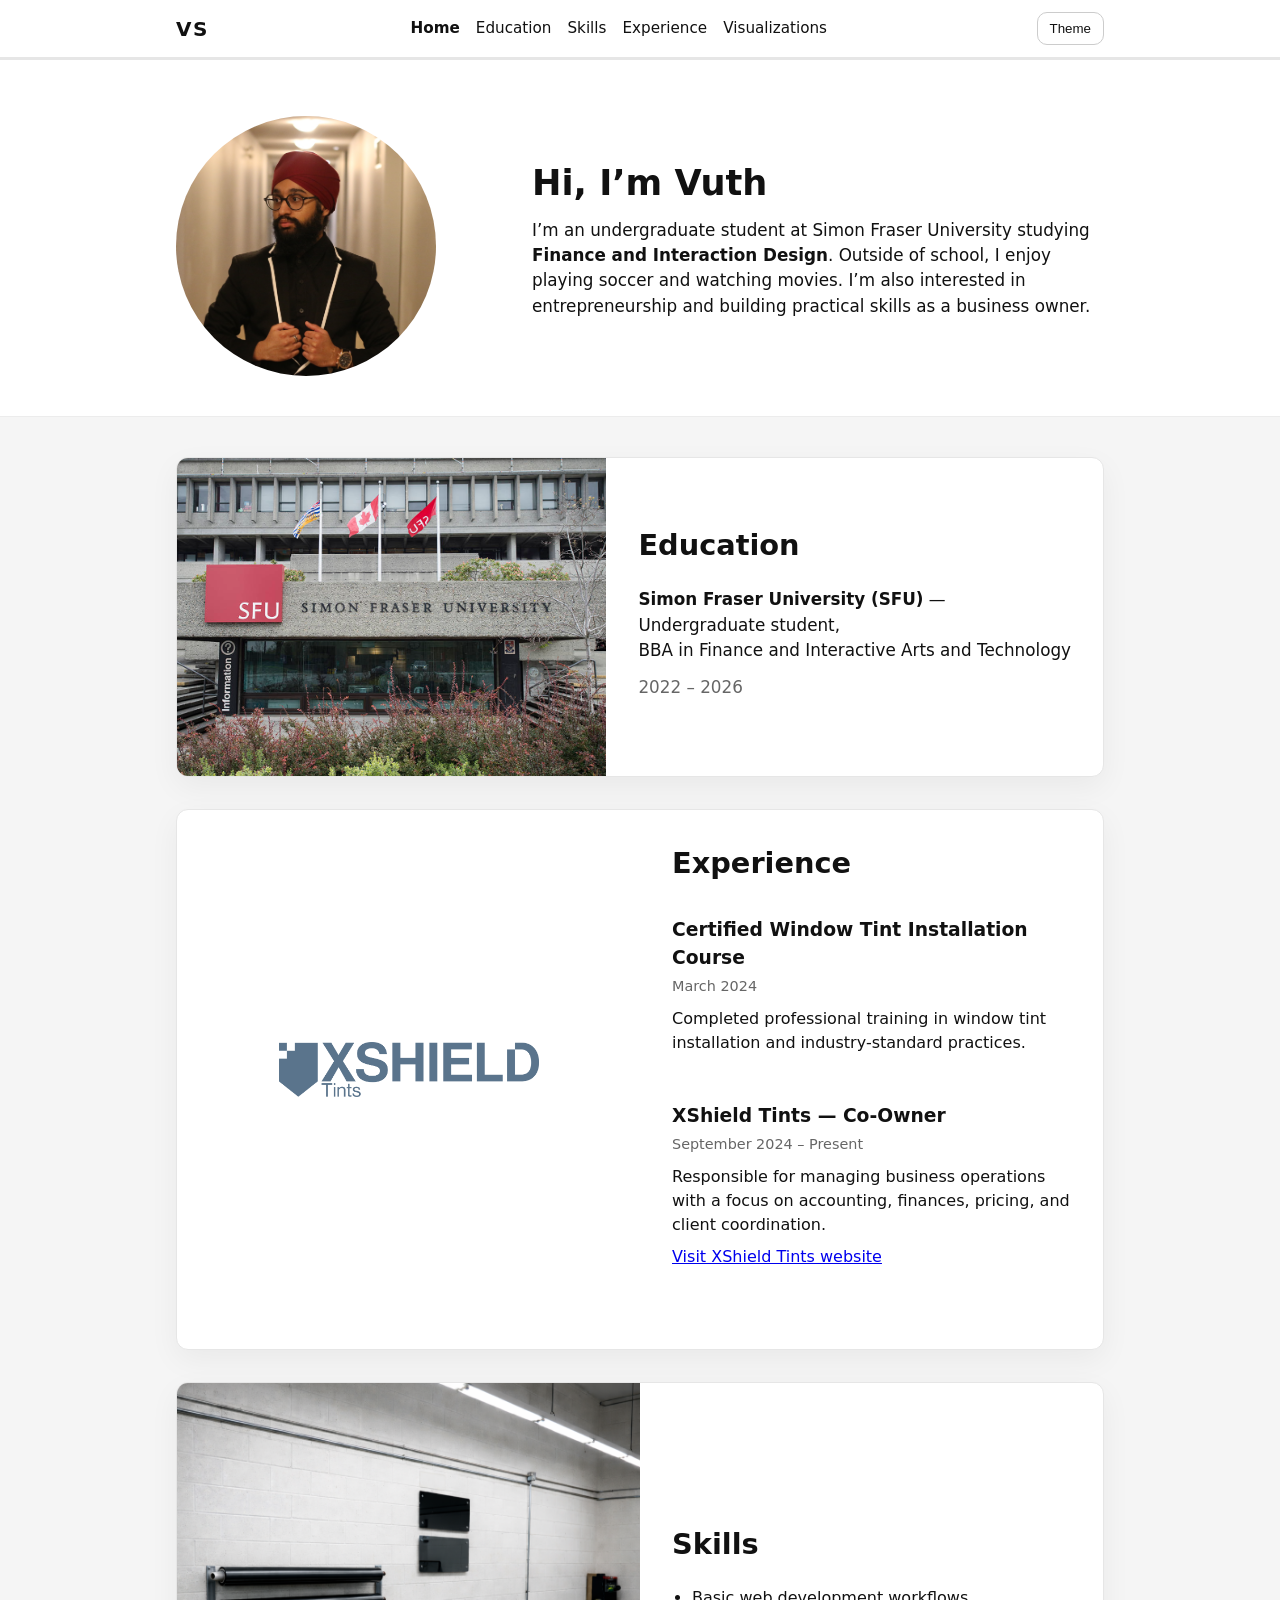
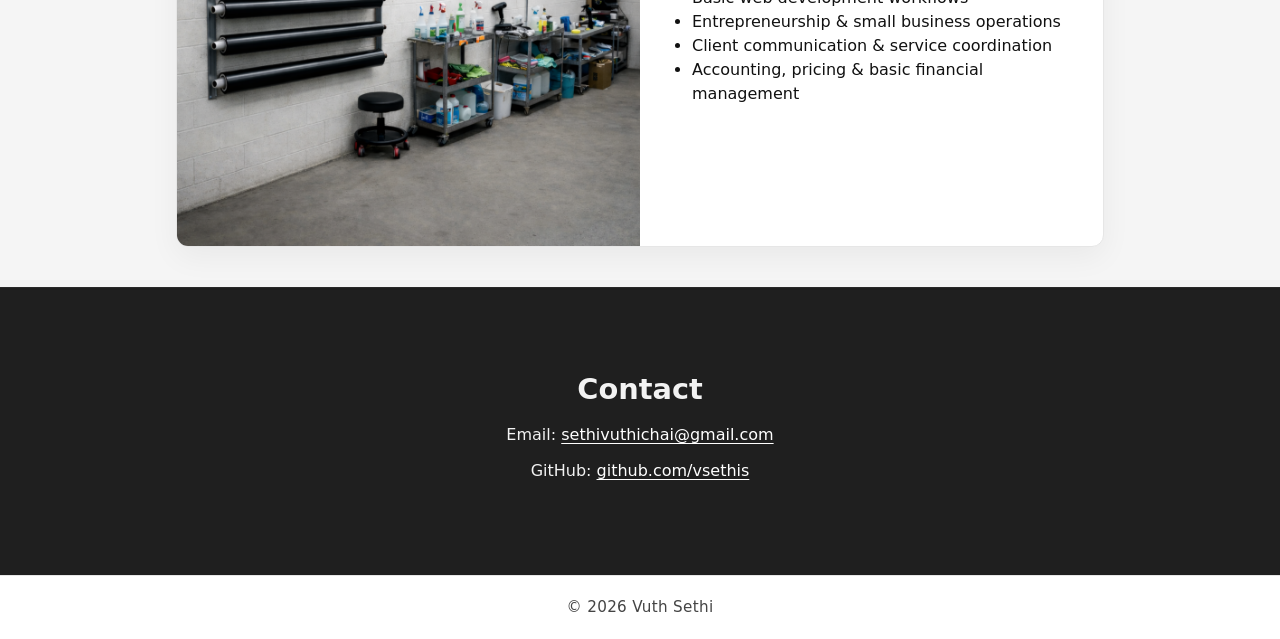
==== commit b960a1a0: "Update index.html" ====
--- a/A2-Personal-Website/index.html
+++ b/A2-Personal-Website/index.html
@@ -47,7 +47,7 @@
             </div>
 
             <div class="content">
-              <h2 class="hero-name">YO, I’m Vuth</h2>
+              <h2 class="hero-name">Hi, I’m Vuth</h2>
               <p class="hero-intro">
                 I’m an undergraduate student at Simon Fraser University studying
                 <strong>Finance and Interaction Design</strong>. Outside of school, I enjoy
